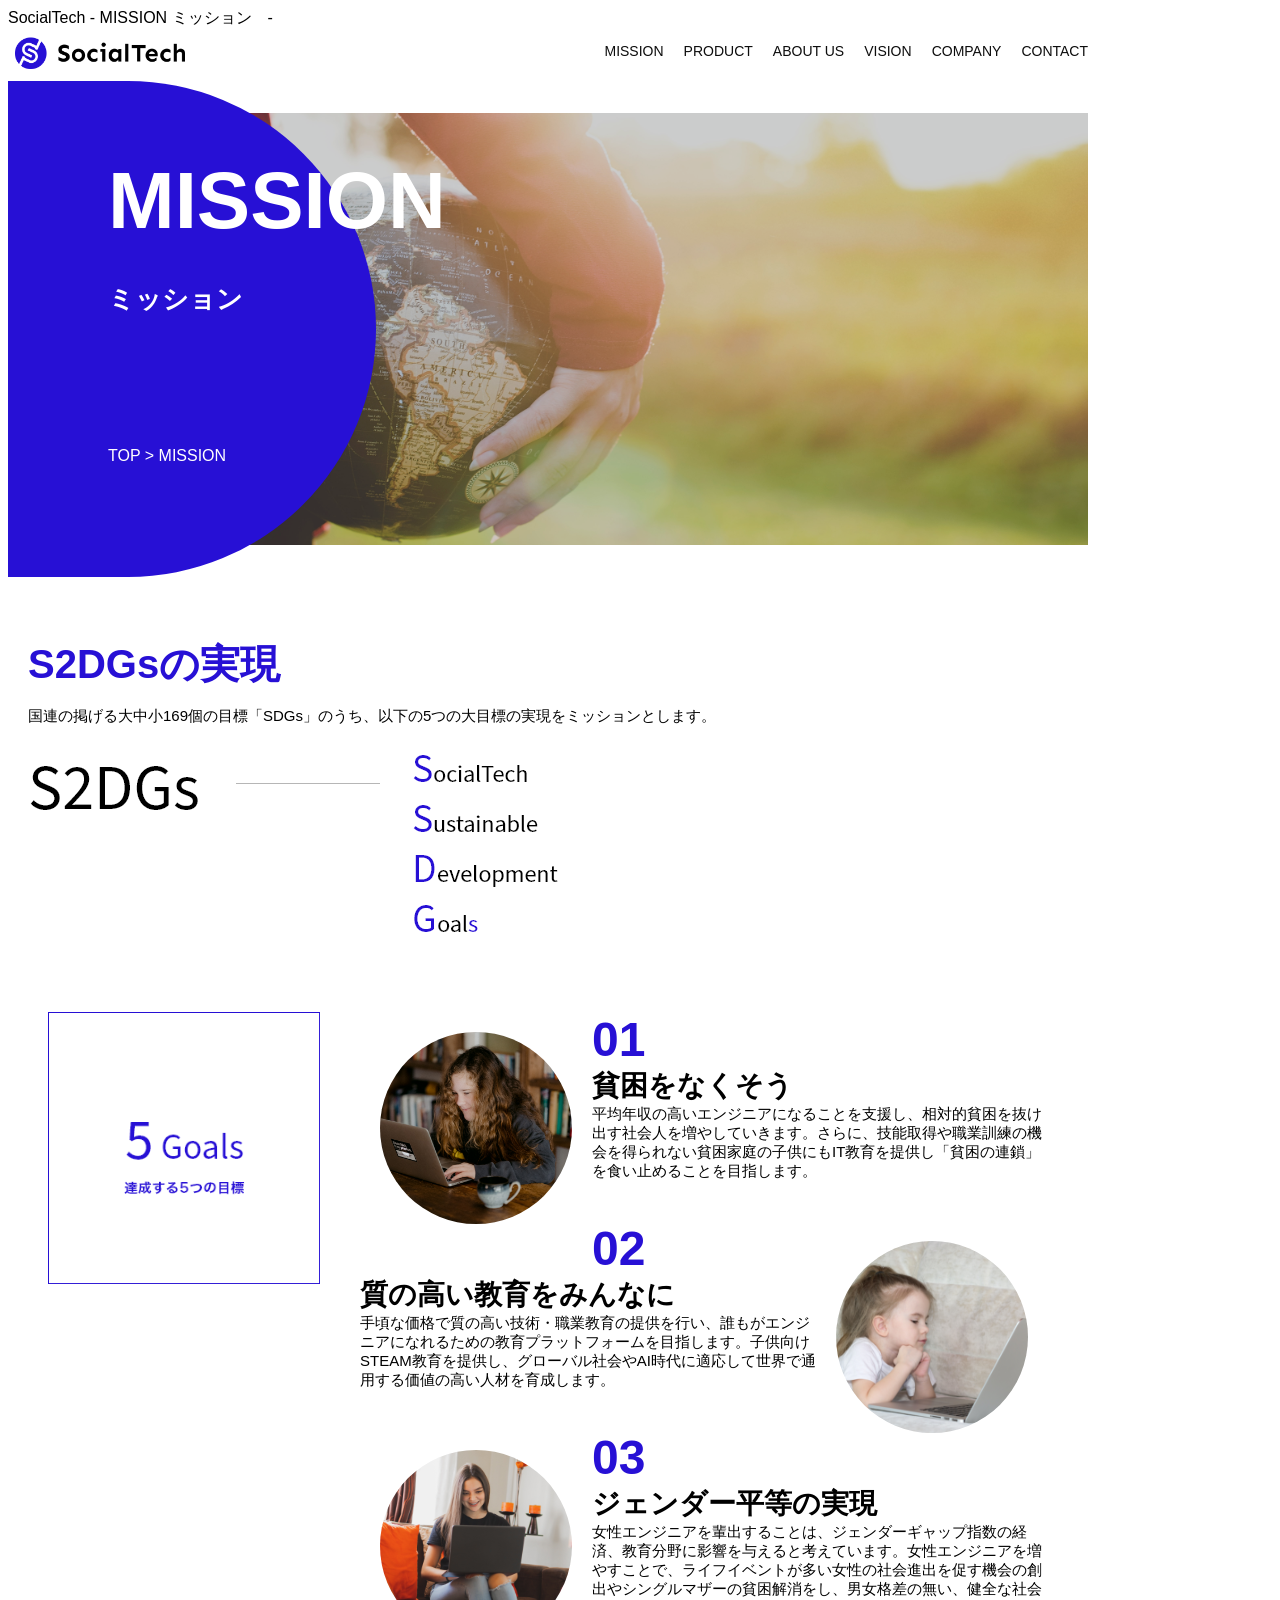
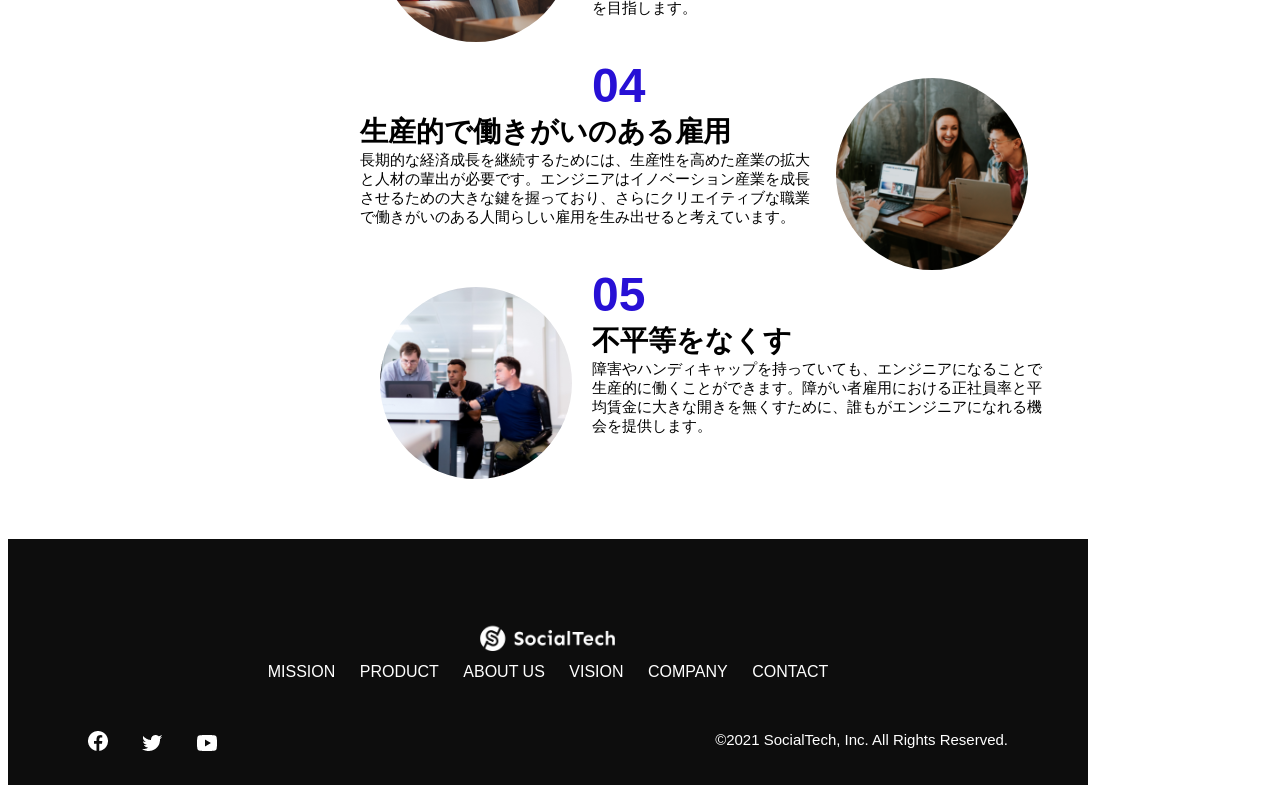
==== kadai_tutorial_output/mission.html @ 916185bd "Add files via upload" ====
<!DOCTYPE html>
<html>
  <head>
    <title></title>
    <table>SocialTech - MISSION ミッション　-</table>
    <meta charset="utf-8">
    <meta name="description" content="">
    <meta name="description" content="SocialTechが目指す5つの目標（S2DGs）を紹介します">
    <meta name="viewport" content="width=device-width, initial-scale=1.0">
    <link rel="stylesheet" href="style.css">
  </head>

  <body>
    <!-- ヘッダー -->
    <header>
      <!-- ロゴ -->
      <a href="index.html" id="logo">
        <img src="images/logo.png" alt="トップページに戻る">
      </a>

      <!-- PC用ナビゲーション -->
      <nav id="nav-pc">
        <ul>
          <li><a href="mission.html">MISSION</a></li>
          <li><a href="product.html">PRODUCT</a></li>
          <li><a href="index.html#aboutus">ABOUT US</a></li>
          <li><a href="index.html#vision">VISION</a></li>
          <li><a href="index.html#company">COMPANY</a></li>
          <li><a href="index.html#contact">CONTACT</a></li>
        </ul>
      </nav>

      <!-- スマホ用メニューボタン -->
      <button id="menu-sp" onclick="document.getElementById('nav-sp').style.display = 'block'">
        <img src="images/button-menu.png" alt="ナビゲーションを開く">
      </button>

      <!-- スマホ用ナビゲーション -->
      <div id="nav-sp">
        <button id="close" onclick="document.getElementById('nav-sp').style.display = 'none'">
          <img src="images/button-close.png" alt="ナビゲーションを閉じる">
        </button>

        <nav>
          <ul>
            <li>
              <a id="logo-sp" href="index.html" onclick="document.getElementById('nav-sp').style.display = 'none'"><img src="images/logo-sp.png" alt="トップページに戻る"></a>
            </li>
            <li><a class="menu" href="mission.html" onclick="document.getElementById('nav-sp').style.display = 'none'">MISSION</a></li>
            <li><a class="menu" href="product.html" onclick="document.getElementById('nav-sp').style.display = 'none'">PRODUCT</a></li>
            <li><a class="menu" href="index.html#aboutus" onclick="document.getElementById('nav-sp').style.display = 'none'">ABOUT US</a></li>
            <li><a class="menu" href="index.html#vision" onclick="document.getElementById('nav-sp').style.display = 'none'">VISION</a></li>
            <li><a class="menu" href="index.html#company" onclick="document.getElementById('nav-sp').style.display = 'none'">COMPANY</a></li>
            <li><a class="menu" href="index.html#contact" onclick="document.getElementById('nav-sp').style.display = 'none'">CONTACT</a></li>
          </ul>
        </nav>
        <div id="sns">
          <a href="https://www.facebook.com/sejuku2013">
            <img src="images/button-facebook.png" alt="Facebookのリンク">
          </a>
          <a href="https://twitter.com/samuraijuku">
            <img src="images/button-twitter.png" alt="Twitterのリンク">
          </a>
          <a href="https://www.youtube.com/channel/UCCFOQO5aDK0xXam4cUQXT8g">
            <img src="images/button-youtube.png" alt="YouTubeのリンク">
          </a>
        </div>
      </div>
    </header>

    <main>
      <article>
        <section id="mission-main">
           <div class="mission-main-inner">
             <div id="mission-title">
               <h1>MISSION<br><span>ミッション</span></h1>
               <p>TOP > MISSION</p>
             </div>
           </div>
        </section>

         <section id="mission-s2dgs">
            <h2 class="mission-h2">S2DGsの実現</h2>
            <p>国連の掲げる大中小169個の目標「SDGs」のうち、以下の5つの大目標の実現をミッションとします。</p>
            <img src="images/mission/mission-s2dgs.png" alt="S2DGs">
          </section>

          <section id="mission-five-goals">
           <div class="five-goals-image">
             <img src="images/mission/mission-5goals.png" alt="5Goals">
           </div>
           <div class="five-goals-read">
             <div>
               <img class="fivegoals-image-left" src="images/mission/mission-5goals01.png" alt="PCを操作する女の子">
               <span class="fivegoals-number">01</span>
               <h3 class="fivegoals-h3">貧困をなくそう</h3>
               <p class="fivegoals-p">平均年収の高いエンジニアになることを支援し、相対的貧困を抜け出す社会人を増やしていきます。さらに、技能取得や職業訓練の機会を得られない貧困家庭の子供にもIT教育を提供し「貧困の連鎖」を食い止めることを目指します。</p>
             </div>
             <div>
               <img class="fivegoals-image-right" src="images/mission/mission-5goals02.png" alt="PCを見つめる小さい女の子">
               <span class="fivegoals-number">02</span>
               <h3 class="fivegoals-h3">質の高い教育をみんなに</h3>
               <p class="fivegoals-p">手頃な価格で質の高い技術・職業教育の提供を行い、誰もがエンジニアになれるための教育プラットフォームを目指します。子供向けSTEAM教育を提供し、グローバル社会やAI時代に適応して世界で通用する価値の高い人材を育成します。</p>
             </div>
             <div>
               <img class="fivegoals-image-left" src="images/mission/mission-5goals03.png" alt="PCを操作する女性">
               <span class="fivegoals-number">03</span>
               <h3 class="fivegoals-h3">ジェンダー平等の実現</h3>
               <p class="fivegoals-p">女性エンジニアを輩出することは、ジェンダーギャップ指数の経済、教育分野に影響を与えると考えています。女性エンジニアを増やすことで、ライフイベントが多い女性の社会進出を促す機会の創出やシングルマザーの貧困解消をし、男女格差の無い、健全な社会を目指します。</p>
             </div>
             <div>
               <img class="fivegoals-image-right" src="images/mission/mission-5goals04.png" alt="笑顔で話し合う3人の男女">
               <span class="fivegoals-number">04</span>
               <h3 class="fivegoals-h3">生産的で働きがいのある雇用</h3>
               <p class="fivegoals-p">長期的な経済成長を継続するためには、生産性を高めた産業の拡大と人材の輩出が必要です。エンジニアはイノベーション産業を成長させるための大きな鍵を握っており、さらにクリエイティブな職業で働きがいのある人間らしい雇用を生み出せると考えています。</p>
             </div>
             <div>
               <img class="fivegoals-image-left" src="images/mission/mission-5goals05.png" alt="障害を持つ男性が生き生きと働く様子">
               <span class="fivegoals-number">05</span>
               <h3 class="fivegoals-h3">不平等をなくす</h3>
               <p class="fivegoals-p">障害やハンディキャップを持っていても、エンジニアになることで生産的に働くことができます。障がい者雇用における正社員率と平均賃金に大きな開きを無くすために、誰もがエンジニアになれる機会を提供します。</p>
             </div>
           </div>
         </section>



      </article>
    </main>

    <footer>
      <div id="footer-logo">
        <img src="images/logo-sp.png" alt="SocialTech">
      </div>
      <div id="footer-link">
        <a href="mission.html">MISSION</a>
        <a href="product.html">PRODUCT</a>
        <a href="index.html#aboutus">ABOUT US</a>
        <a href="index.html#vision">VISION</a>
        <a href="index.html#company">COMPANY</a>
        <a href="index.html#contact">CONTACT</a>
      </div>
      <div id="sns-footer">
        <div class="sns-btns">
          <a href="https://www.facebook.com/sejuku2013"><img src="images/button-facebook.png" alt="Facebookのリンク"></a>
          <a href="https://twitter.com/samuraijuku"><img src="images/button-twitter.png" alt="Twitterのリンク"></a>
          <a href="https://www.youtube.com/channel/UCCFOQO5aDK0xXam4cUQXT8g"><img src="images/button-youtube.png" alt="YouTubeのリンク"></a>
        </div>
        <p id="copyright">&copy;2021 SocialTech, Inc. All Rights Reserved.</p>
      </div>
    </footer>

  </body>
</html>
---- kadai_tutorial_output/style.css ----
/* PC、スマホ共通スタイル　*/
* {
  box-sizing: border-box;
}
p {
  font-size: 15px;
}
body {
  max-width: 1080px;
  margin: 0 auto 0 outo;
  font-family: "Source Sans Pro", "Hiragino kaku gothic proN", Meiryo, Arial, sans-serif;
}
/*  ヘッダー　*/
header {
  display: flex;
  justify-content: space-between;
}
 /* ナビゲーションのレイアウト　*/
 #nav-pc {
  font-size: 14px;
 }

 #nav-pc ul {
  display: flex;
  padding-left: 0;
 }

 #nav-pc li {
  list-style: none;
 }

 /* ナビゲーションのリンクの装飾設定　*/
 #nav-pc a {
  text-decoration: none;
  margin-left: 20px;
  color: #0d0d0d;
 }
 
 #nav-pc a:hover {
  text-decoration: underline;
 }

 /* スマホ用ナビを非表示　*/
 #nav-sp,
 #menu-sp {
  display: none;
 }

/* メインビジュアル　*/
#main-visual {
  position: relative;
  height: 400px;
}

#main-message {
  position: absolute;
  top: 0;
  left: 0;
  background-color: #2710d5;
  color: #ffffff;
  border-radius: 0 0 476px 0;
  max-width: 620px;
  height: 100%;
  width: 100%;
  z-index: 11;
}
#main-message > h1 {
  font-size: 60px;
  margin: 100px 0 0 50px;
}
#main-message > p {
  font-size: 28px;
  margin: 0 0 0 50px;
} 

#main-visual > img {
  max-width: 620px;
  border-radius: 476px 0 0 0;
  position: absolute;
  top: 0;
  right: 0;
  z-index: 10;
}

/*　見出し　*/
h2 {
  margin:  40px 0 0 0;
}

h2::after {
  content: url("images/line.png");
  margin-left: 10px;
}

h3 {
  font-size: 27px;
}

/*　ミッション　*/
#mission {
  margin: 80px auto 80px auto;
}

#mission-flex {
  display: flex;
}

#mission-flex > div {
  width: 50%;
  margin: 20px;
}

#mission-photo {
  width: 100%;
}

#s2dgs {
  margin-top: 50px;
  width: 100%;
}

/* プロダクト　*/
#product {
  background-color: #fafafa;
  margin: 80px 0 80px 0;
  padding: 10px 40px 0px 40px;
}

/* 外枠 */
#product .product-flex {
  margin-top: 40px;
  display: flex;
}

/* 左カラム　*/
#product-left {
  width: 50%;
  margin-right: 20px;
}

/* 右カラム　*/
#product-right {
  width: 50%;
  margin-left: 20px;
  margin-top: 80px;
}

/* 画像＋説明枠　*/
#product-left > div {
  position:relative;
  height: 480px;
  margin-right: 20px;
}
#product-right > div {
  position: relative;
  height: 480px;
  margin-left: 20px;
}

/*　画像　*/
.product-photo {
  width: 100%;
}

/*  説明文の枠　*/
.product-explain {
  background-color: #ffffff;
  position: absolute;
  laft: 0;
  bottom: 50px;
  margin: 0 40px 0 40px;
  padding: 20px;
  box-shadow: 5px 5px 10px rgba(0,0,0,0.05);
}
 /* 説明文の英語　*/
 .product-explain > span {
  color: #2710d5;
  font-weight: bold;
  font-size: 16px;
  margin: 0;
 }

 /*  説明文の見出し　*/
 .product-explain > h3 {
  margin: 5px 0 5px 0;
 }
 /* 説明文　*/
 .product-explain > P {
  font-size: 14px;
  margin: 0;
 }

 /*  もっと見るボタン　*/
 #product-more {
  text-align: center;
 }

 #product-more a {
  position: relative;
  bottom: -42px;
 }

 /* ABOUT US */
 #aboutus {
  margin: 80px auto　80px auto;
 }

 /* 3つの組織文化と画像を入れる枠　*/
 #aboutus > div {
  display: flex;
 }

 /* 画像　*/
 .culture-img {
  width: 50%;
  align-self: flex-start;
 }

 .culture-img2 {
  margin-top: 50px;
  width: 100%;
 }

 /* 3つの組織文化の表　*/
 .culture-table {
  margin-right: 50px;
 }

 /* 番号　*/
 .culture-num {
  font-size: 80px;
  color: #2710d5;
  padding: 0 20px 0 0;
 }

 /* 見出し　*/
 .culture-table th {
  text-align: left;
  font-size: 28px;
  font-weight: bold;
 }

 /*　組織文化英語　*/
 .culture- en {
  color: #2710d5;
  font-size: 24px;
 }

 /* 説明文　*/
 .culture-description {
  margin:  0;
 }

 /* ビジョン　*/
 #vision {
   margin: 80px auto 80px auto;
 }
 
 /* セクション内の外枠*/
 #vision > div {
   display: flex;
   justify-content: space-between;
   flex-wrap: wrap;
 }
 
 /*7つの行動指針の枠*/
 .vision-box {
   width: 300px;
   height: 300px;
   margin-bottom: 30px;
   position: relative;
 }

 .vision-box > img {
   width: 100%;
   position: relative;
   z-index: 30;
 }
 
 .vision-box > div {
   position: absolute;
   top: 0;
   left: 0;
   z-index: 31;
   margin-right: 20px;
 }
 
 .vision-box > div > h4 {
   color: #2710d5;
   font-size: 19px;
   margin: 80px 0 0 0;
 }
 
 .vision-box > div > h4::first-letter {
   font-size: 40px;
 }
 
 .vision-box > div > h5 {
   font-size: 20px;
   margin: 0 0 0 0;
 }
 
 .vision-box > div > p {
   margin: 10px 0 0 0;
 }

 /*会社概要　*/
 #company {
  margin: 80px auto 80px auto;
 }

 #company-table {
  width: 100%;
 }

 .tableheader {
  text-align: left;
  padding: 20px;
  border-bottom-color: #2710d5;
  border-bottom-width: 1px;
  border-bottom-style: solid;
  width: 100px;
 }

 .tableheader-first {
  border-top-color: #2710d5;
  border-top-width: 1px;
  border-top-style: solid ;
 }

 .coll {
  padding: 30px;
  border-bottom-color: #ececec;
  border-bottom-width: 1px;
  border-bottom-style: solid;
 }

 .cell-first {
  border-top-color: #ececec;
  border-top-width: 1px;
  border-top-style: solid;
 }

 #company > iframe {
  width: 100%;
  height: 368px;
  margin-top: 40px;
 }

 /* お問い合わせ　*/
 #contact {
  margin: 80px auto 80px auto;
 }

 /* 外枠　*/
 #contact > form > div {
  display: flex;
  flex-direction: row;
  flex-wrap: wrap;
  padding-bottom: 30px;
 }

 /* 左列の見出し　*/
 .contact-heading {
  width: 240px;
  align-self: center;
 }
 /* 見出しのラベル　*/
 .contact-label {
 font-weight: bold;
 }
 /* 必須　*/
 .contact-span {
  color: #ce2222;
  margin: 0 0 0 20px;
  font-weight: bold;
 }

 /* テキストボックス　*/
 .contact-textbox {
  border-top: 0px;
  border-left: 0px;
  border-right: 0px;
  border-bottom-width: 1px;
  border-bottom-color: #707070;
  border-style: solid;
  background-color: #fafafa;
  width: 400px;
  height: 56px;
 }

 /* お問い合わせ内容のテキストエリア　*/
 .contact-textares {
  border-top: 0px;
  border-left: 0px;
  border-right: 0px;
  border-bottom-width: 1px;
  border-bottom-color: #707070;
  background-color: #fafafa;
  width: 400px;
  height: 200px;
 }

 /* 　個人情報の取り扱い　*/
 #contact dt {
  font-weight: bold;
 }

 #contact dd {
  margin: 0 0 16px 0;
 }

 #contact dd p {
  margin: 0px;
 }

 #contact dd ul {
  padding-laft: 0;
 }

 #contact dd li {
  margin-bottom: 0px;
  list-style: none;
 }

 /*　フッター　 */
 footer {
  background-color: #0d0d0d;
  text-align: center;
  padding:  80px 80px 30px 80px;
 }

 #footer logo {
  margin-bottom: 30px;
 }

 #footer-link {
  margin-bottom: 50px;
 }

 #footer-link > a {
  text-decoration: none;
  margin: 10px;
  color: #ffffff;
 }

 #footer-link > a:hover {
  text-decoration: underline;
 }

 #sns-footer {
  display: flex; 
  justify-content: space-between;
 }

 #sns-footer a {
  margin-right: 30px;
 }

 #copyright {
  color: #ffffff;
  margin: 0;
 }

 /* mission.html用スタイル */
 /* ミッションのメインビジュアル */
 .mission-main-inner {
   background-image: url("images/mission/mission-main.png");
   background-repeat: no-repeat;
   background-position-y: center;
 }
 
 #mission-title {
   background-color: #2710d5;
   width: 368px;
   color: #ffffff;
   height: 496px;
   border-radius: 0 248px 248px 0;
   position: relative;
 }
 
 #mission-title h1 {
   position: absolute;
   top: 0;
   left: 100px;
   font-size: 80px;
   line-height: 1;
 }
 
 #mission-title h1 span {
   font-size: 26px;
 }
 
 #mission-title > p {
   position: absolute;
   top: 350px;
   left: 100px;
   font-size: 16px;
 }
 

 /* ミッションページ　S2DGSの設定 */
 #mission-s2dgs {
   padding: 20px;
 }
 
 .mission-h2 {
   color: #2710d5;
   font-size: 40px;
 }
 
 .mission-h2::after {
   content: none;
 }


/* ミッションページ　5つのゴールの設定 */
 #mission-five-goals {
   padding: 20px;
   display: flex;
 }
 
 #mission-five-goals .five-goals-image {
   width: 30%;
   padding: 20px;
 }
 
 #mission-five-goals .five-goals-image img {
   width: 100%;
 }
 
 #mission-five-goals .five-goals-read {
   width: 70%;
   padding: 20px;
 }
 
 #mission-five-goals .five-goals-read > div {
   margin-bottom: 40px;
 }
 
 .fivegoals-image-right {
   float: right;
   margin: 20px;
 }
 
 .fivegoals-image-left {
   float: left;
   margin: 20px;
 }
 
 .fivegoals-number {
   color: #2710d5;
   font-size: 48px;
   font-weight: bold;
   margin: 0;
 }
 
 .fivegoals-h3 {
   font-size: 28px;
   margin: 0;
 }
 
 .fivegoals-p {
   margin: 0;
 }
  /* プロダクトページ */
 .product-main-inner {
   background-image: url("images/product/product-main.png");
   background-repeat: no-repeat;
   background-position-y: center;
 }
 
 #product-title {
   background-color: #2710d5;
   width: 368px;
   color: #ffffff;
   height: 496px;
   border-radius: 0 248px 248px 0;
   position: relative;
 }
 
 #product-title h1 {
   position: absolute;
   top: 0;
   left: 100px;
   font-size: 80px;
   line-height: 1;
 }
 
 #product-title h1 span {
   font-size: 26px;
 }
 
 #product-title > p {
   position: absolute;
   top: 350px;
   left: 100px;
   font-size: 16px;
 }
 /* セクション */
 .product-section {
   display: flex;
   padding: 20px 20px 0;
 }
 
 .product-section .product-section-img {
   width: 450px;
 }
 
 /* 左が画像のセクション*/
 .product-section-left .product-section-img img {
   width: 100%;
   padding: 0 40px 30px 0;
   border-radius: 0 432px 0 0;
 }
 
 .product-section-left .product-read {
   width: 50%;
   flex-grow: 1;
 }
 
 .product-section-left .product-read p {
   margin-bottom: 0;
 }
 
 /* 右が画像のセクション*/
 .product-section-right {
   justify-content: space-between;
 }
 
 .product-section-right .product-section-img img {
   width: 100%;
   padding: 0 0 30px 40px;
   border-radius: 432px 0 0 0;
 }
 
 .product-section-right .product-read {
   width: 500px;
 }
 
 .product-h2 {
   color: #2710d5;
   font-size: 24px;
   margin: 0;
 }
 
 .product-h3 {
   font-size: 28px;
   margin: 0;
 }




 /*=======================
  スマートフォン用のスタイル
  ======================*/
  @media screen and (max-width: 767px) {
   /* PC用ナビゲーション非表示 */
   #nav-pc {
     display: none;
   }
 
   /* ハンバーガーメニュー */
   #menu-sp {
     display: block;
     background-color: transparent;
     float: right;
     padding: 0;
     border: none;
   }
 
   /* スマホ用ナビゲーションの表示切替*/
   /* 初期状態、レイアウトと非表示設定 */
   #nav-sp {
     background-color: #2710d5;
     position: fixed;
     left: 0;
     top: 0;
     height: 100%;
     width: 100%;
     display: none;
     z-index: 100;
   }

   /* ×ボタン　*/
   #close {
    position: absolute;
    top: 20px;
    right: 20px;
    background-color: transparent;
    border: none;
   }

   #nav-sp nav ul {
    padding-left: 0;
   }

   #nav-sp nav li {
    list-style: none;
   }

   /* ナビゲーションメニュー用ロゴ　*/
   #logo-sp {
    margin: 80px 0 30px 20px;
   }

   /* ナビゲーションのリンクの装飾設定　*/
   #nav-sp nav a {
    display: block;
    color: #ffffff;
   }

   #nav-sp .menu {
    text-decoration: none;
    margin: 0 20px 0 20px;
    height: 44px;
    font-size: 16px;
    background-image: url("images/arrow.png");
    background-repeat: no-repeat;
    background-position: right top;
   }

   #sns {
    position: absolute;
    bottom: 20px;
    left: 20px;
   }

   #sns > a {
    margin-right: 30px;
   }

   /* メインビジュアル　*/
   #main-visual {
    position: relative;
    height: 470px;
   }

   #nain-visual > div {
    text-align: center;
    height: 280px;
   }

   #main-visual h1 {
    font-size: 28px;
    margin: 90px 0 0 0;
   }

   #main-visual > div > p {
    margin: 0;
    font-size: 15px;
   }

   #main-visual > img {
    width: 100%;
    border-radius: 476px 0 0 0;
    top: auto;
    bottom: 0;
   }

  /* 見出し　*/
  h2 {
    margin: 15px 0 15px 0;
  }

  h3 {
    font-size: 24px;
    margin: 10px 0 0 0;
  }
 
  /* ミッション　*/
  #mission {
    margin: 20px 0 20px 0;
    padding: 0 20px 0 20px;
  }

  #mission-flex {
    flex-direction: columu;
  }

  #mussion-flex > div {
    width: 100%;
    margin: 0;
  }

  /* プロダクト　*/
  #product {
    margin: 0;
    padding: 10px 20px 0 20px;
  }

  /* 外枠　*/
  #product .product-flex {
    flex-direction: column;
    margin-top: 0;
  }

  /* 左右のカラム　スマホでは縦並び　*/
  #product-left,
  #product-right {
    width: 100%;
    margin: 0;
  }

  /* 画像＋説明の枠　*/
  #product-left > div,
  #product-riht > div {
    height: auto;
    margin: 0;
  }

  /* 説明文の枠　*/
  .product-explain {
    position: relative;
    margin: 0;
  }

  .product-explain > h3 {
    margin: 10px 0 10px 0;
    font-size: 24px;
  }

  /* もっと見るボタン　*/
  #product-more {
    text-align: left;
  }

  /* ABOUT US */
  #aboutus {
    margin: 80px 20px 80px 20px;
  }

  #aboutus > div {
    flex-direction: column;
  }

  .culture-table th {
    font-size: 16px;
  }

  .culture-table {
    margin-right: 0;
    padding-right: 20px;
    order: 2;
  }

  .culture-img {
    width: 100%;
    order: 1;
  }

  .culture-img2 {
    margin-top: 0;
  }

  .culture-num {
    padding: 0;
  }

  .culture-description {
    margin: 0;
  }


/*　ビジョン　*/
#vision {
  margin: 80px 20px 80px 20px;
}

.vision-box > img {
  position: absolute;
  top: 0;
  left: 0;
}

.vision-box > div > h4 {
  margin: 60px 0 0 0;
}

/* 会社概要　*/
#company {
  margin: 0 20px 0 20px;
}

#company > h3 {
  margin-bottom: 20px;
}

.tableheader {
  width: 50px;
}

.cell {
  padding: 20px;
}

#company > iframe {
  height: 240px;
}

/* お問い合わせ　*/
 #contact {
     margin: 80px 20px 80px 20px;
   }
 
   #contact > h3 {
     margin-bottom: 20px;
   }
 
   #contact > form > div {
     flex-direction: column;
     margin-bottom: 20px;
   }
 
   .contact-heading {
     align-self: auto;
     margin-bottom: 20px;
   }

  .contact-textbox {
     min-width: 300px;
     width: 100%;
   }
 
   .contact-textarea {
     height: 150px;
     width: 100%;
   }
 
   .radiobutton {
     margin-bottom: 20px;
 } 

 /* フッター　*/
 footer {
  padding: 30px 20px 50px 20px;
  text-align: left;
 }

 #footer-link > a {
  margin: 0 20px 30px 0;
  display: block;
  background-image: url("images/arrow.png");
  background-repeat: no-repeat;
  background-position: right top;
 }

 #footer-link > a:hover {
  text-decoration: underline;
 }

 #sns-footer {
  flex-direction: column;
  justify-content: flex-start;
 }

 #copyright {
  font-size: 12px;
  margin-top: 30px;
 }

 /* mission.html用スタイル */
   /* ミッションのメインビジュアル */
   #mission-main {
     height: 256px;
     margin-top: 4%;
     position: relative;
   }
 
   .mission-main-inner {
     height: 80%;
     background-size: cover;
   }
 
   #mission-title {
     width: 136px;
     height: 256px;
     position: absolute;
     top: -10%;
   }
 
   #mission-title h1 {
     left: 20px;
     font-size: 40px;
   }
 
   #mission-title h1 span {
     font-size: 18px;
   }
 
   #mission-title > p {
     top: 180px;
     left: 20px;
     font-size: 13px;
   }

   /* ミッションページ　S2DGSの設定 */
    .mission-h2 {
      font-size: 38px;
      margin: 0px;
    }
  
    .mission-h2::after {
      content: none;
    }
  
    #mission-s2dgs > img {
      width: 100%;
    }
     /* ミッションページ　5つのゴールの設定 */
   #mission-five-goals {
     flex-direction: column;
   }
 
   #mission-five-goals > div {
     padding: 0;
   }
 
   #mission-five-goals .five-goals-image,
   #mission-five-goals .five-goals-read {
     width: 100%;
     padding: 0;
   }
 
   #mission-five-goals .five-goals-read > div {
     display: flex;
     flex-direction: column;
   }
 
   .fivegoals-image-right,
   .fivegoals-image-left {
     align-self: center;
   }
   /* ミッションページ　5つのゴールの設定 */
   #mission-five-goals {
     flex-direction: column;
   }
 
   #mission-five-goals > div {
     padding: 0;
   }
 
   #mission-five-goals .five-goals-image,
   #mission-five-goals .five-goals-read {
     width: 100%;
     padding: 0;
   }
 
   #mission-five-goals .five-goals-read > div {
     display: flex;
     flex-direction: column;
   }
 
   .fivegoals-image-right,
   .fivegoals-image-left {
     align-self: center;
   }
}
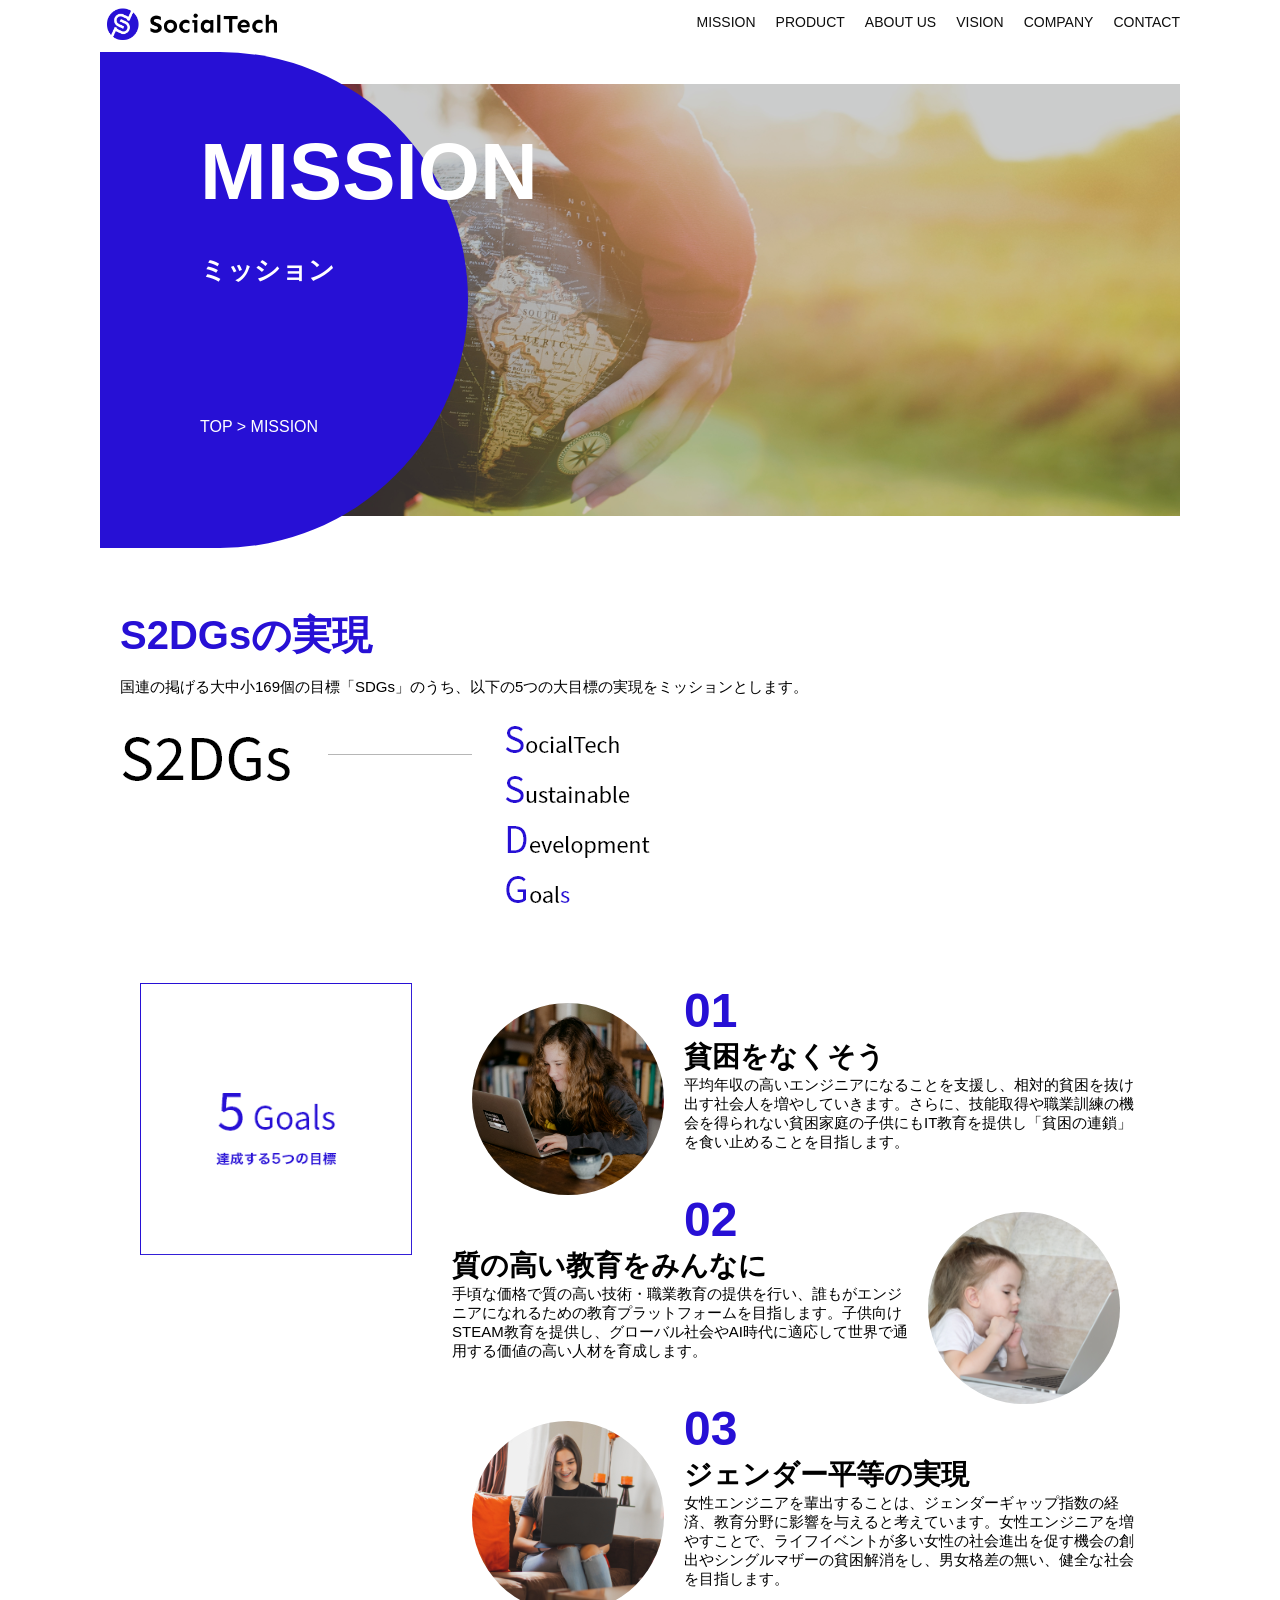
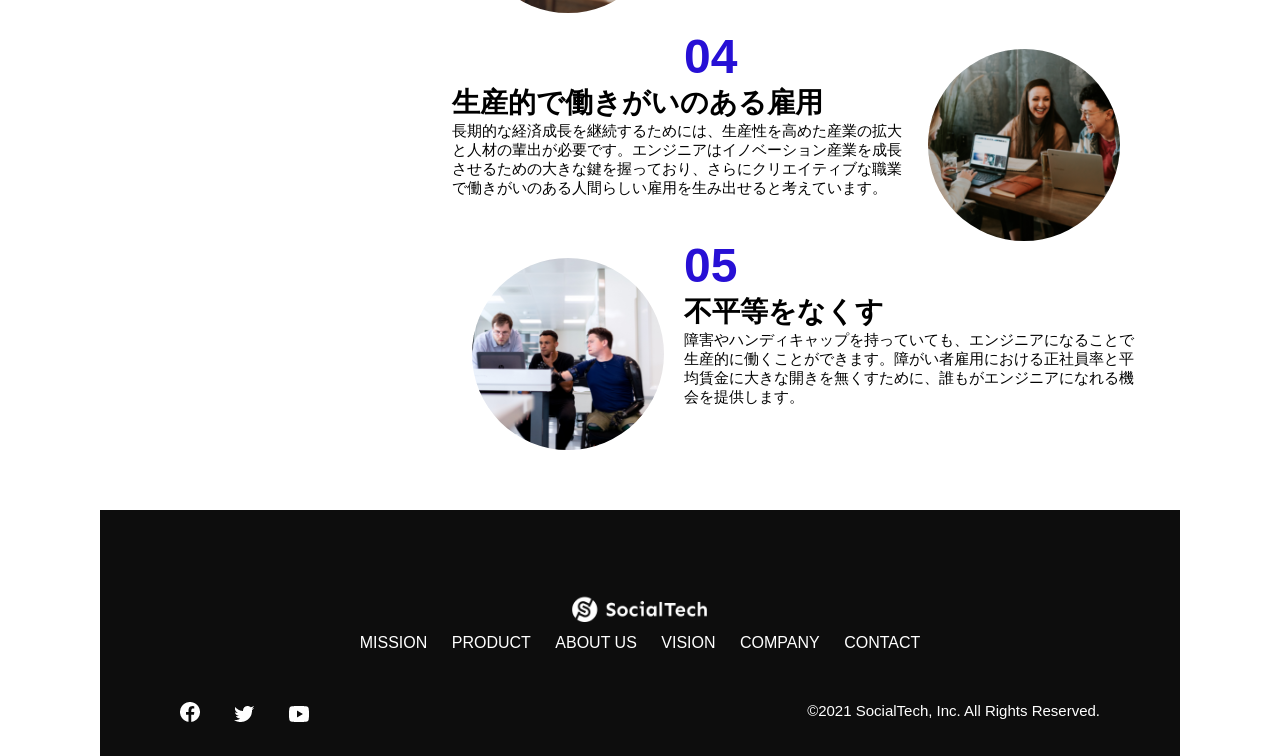
==== commit 3b986789: "Add files via upload" ====
--- a/kadai_tutorial_output/mission.html
+++ b/kadai_tutorial_output/mission.html
@@ -2,7 +2,6 @@
 <html>
   <head>
     <title></title>
-    <table>SocialTech - MISSION ミッション　-</table>
     <meta charset="utf-8">
     <meta name="description" content="">
     <meta name="description" content="SocialTechが目指す5つの目標（S2DGs）を紹介します">
--- a/kadai_tutorial_output/style.css
+++ b/kadai_tutorial_output/style.css
@@ -7,7 +7,7 @@
 }
 body {
   max-width: 1080px;
-  margin: 0 auto 0 outo;
+  margin: 0 auto 0 auto;
   font-family: "Source Sans Pro", "Hiragino kaku gothic proN", Meiryo, Arial, sans-serif;
 }
 /*  ヘッダー　*/
